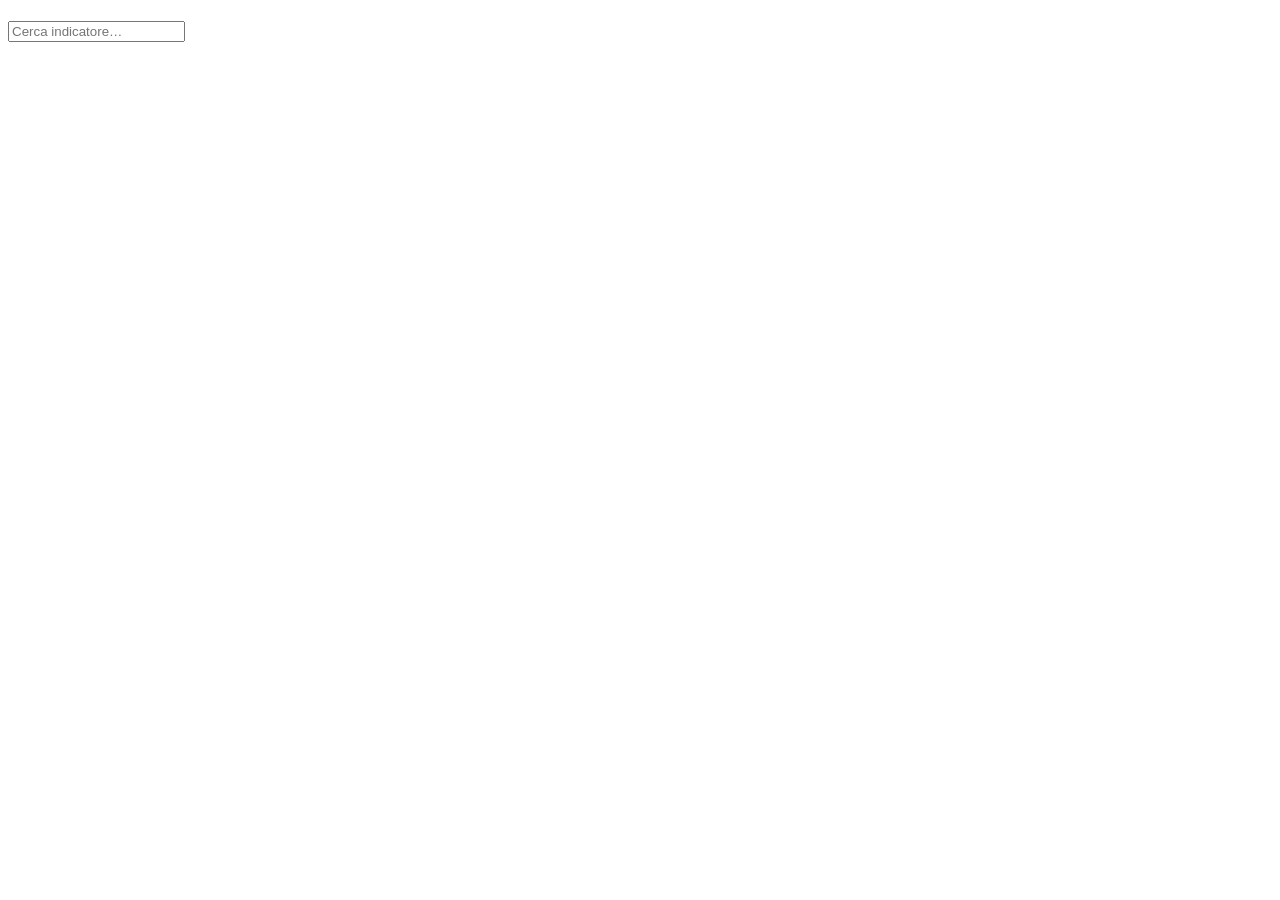
==== regione.html @ 5c3b41bd "Add files via upload" ====
<!DOCTYPE html>
<html lang="it">
<head>
  <meta charset="UTF-8">
  <meta name="viewport" content="width=device-width, initial-scale=1">
  <title>Regione — Programma vs Realtà</title>
  <link rel="stylesheet" href="assets/styles.css">
</head>
<body>
  <nav class="regnav" id="regnav"><!-- popolata da app.js --></nav>

  <div class="wrap">
    <header class="dash">
      <div class="stemma" id="stemma"></div>
      <h1 id="h1"></h1>
      <p class="sub" id="sub"></p>
      <p class="meta" id="meta"></p>
      <span class="pres" id="pres"></span>
    </header>

    <div class="stats" id="stats"><!-- conteggi per stato, cliccabili --></div>

    <div class="tools">
      <input type="search" id="search" placeholder="Cerca indicatore…">
      <div class="chips" id="chips"><!-- filtri per area --></div>
    </div>
    <p class="hint" id="hint"></p>

    <main class="grid" id="grid"><!-- schede KPI --></main>

    <footer id="footer"></footer>
  </div>

  <!-- Dati: un file per Regione (tutti inclusi, il motore usa solo quello richiesto da ?r=) -->
  <script src="data/piemonte.js"></script>
  <script src="data/valledaosta.js"></script>
  <script src="data/lombardia.js"></script>
  <script src="data/trentinoaltoadige.js"></script>
  <script src="data/veneto.js"></script>
  <script src="data/friuliveneziagiulia.js"></script>
  <script src="data/liguria.js"></script>
  <script src="data/emiliaromagna.js"></script>
  <script src="data/toscana.js"></script>
  <script src="data/umbria.js"></script>
  <script src="data/marche.js"></script>
  <script src="data/lazio.js"></script>
  <script src="data/abruzzo.js"></script>
  <script src="data/molise.js"></script>
  <script src="data/campania.js"></script>
  <script src="data/puglia.js"></script>
  <script src="data/basilicata.js"></script>
  <script src="data/calabria.js"></script>
  <script src="data/sicilia.js"></script>
  <script src="data/sardegna.js"></script>
  <!-- Motore -->
  <script src="assets/app.js"></script>
</body>
</html>
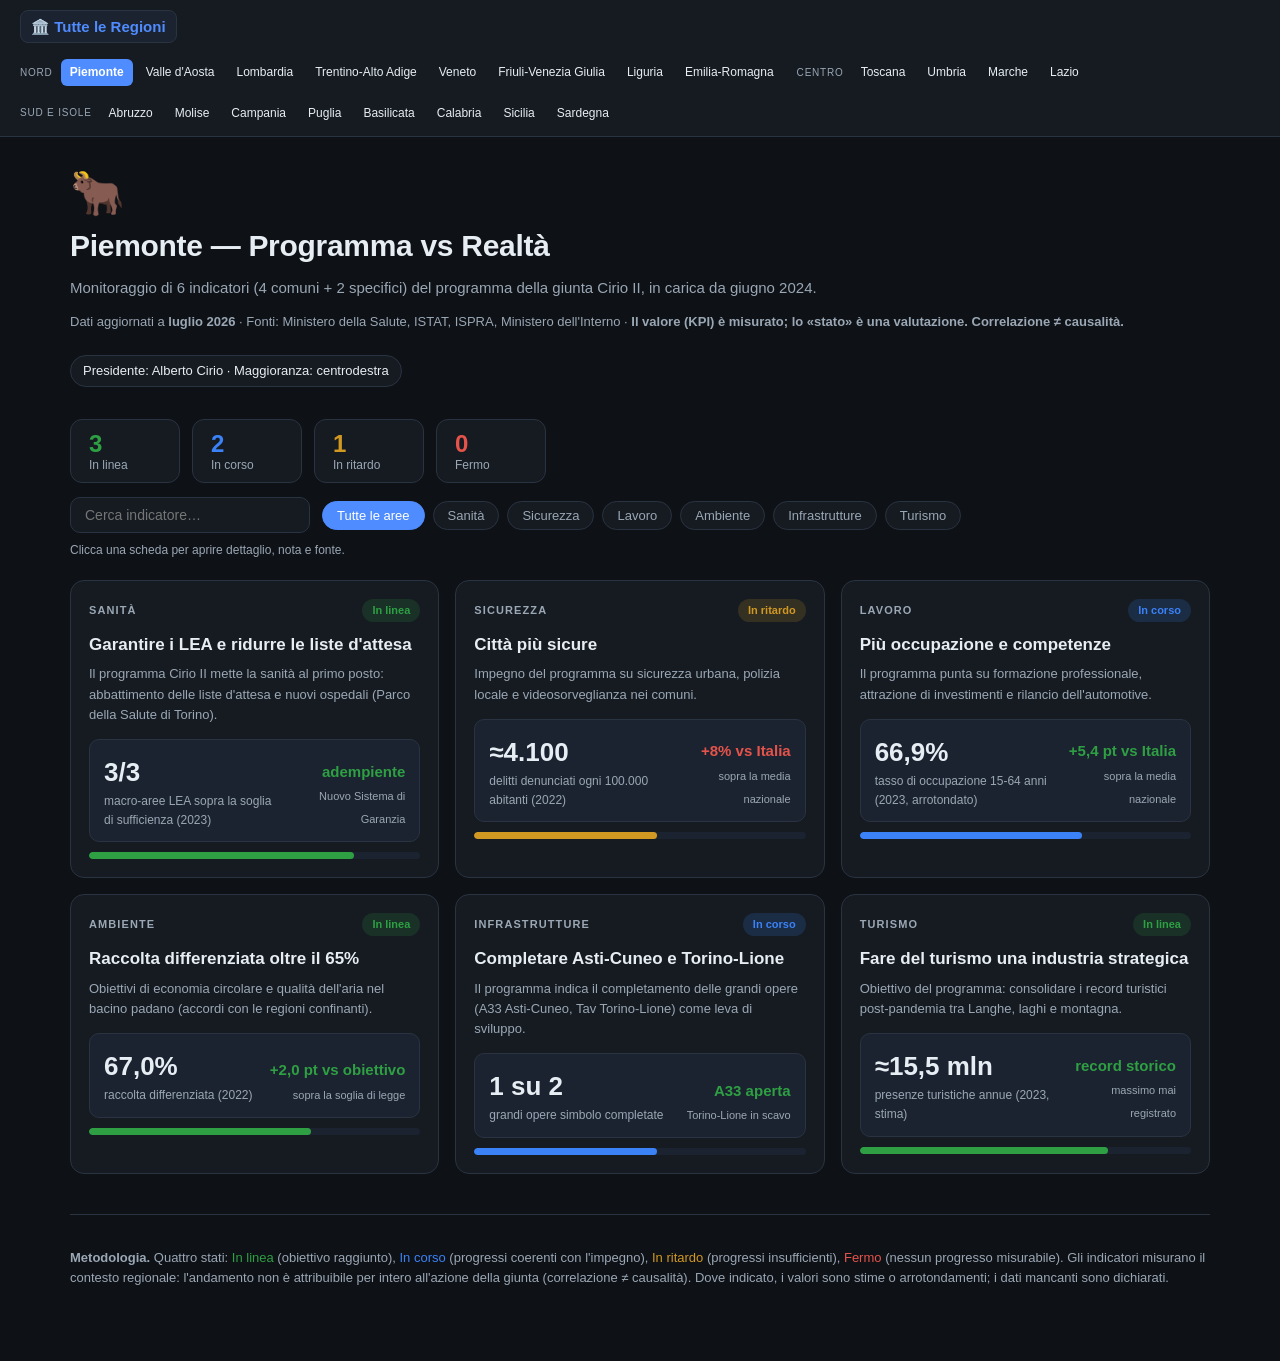
==== commit d28b251b: "Update regione.html" ====
--- a/regione.html
+++ b/regione.html
@@ -4,7 +4,7 @@
   <meta charset="UTF-8">
   <meta name="viewport" content="width=device-width, initial-scale=1">
   <title>Regione — Programma vs Realtà</title>
-  <link rel="stylesheet" href="assets/styles.css">
+  <link rel="stylesheet" href="styles.css">
 </head>
 <body>
   <nav class="regnav" id="regnav"><!-- popolata da app.js --></nav>
@@ -32,27 +32,27 @@
   </div>
 
   <!-- Dati: un file per Regione (tutti inclusi, il motore usa solo quello richiesto da ?r=) -->
-  <script src="data/piemonte.js"></script>
-  <script src="data/valledaosta.js"></script>
-  <script src="data/lombardia.js"></script>
-  <script src="data/trentinoaltoadige.js"></script>
-  <script src="data/veneto.js"></script>
-  <script src="data/friuliveneziagiulia.js"></script>
-  <script src="data/liguria.js"></script>
-  <script src="data/emiliaromagna.js"></script>
-  <script src="data/toscana.js"></script>
-  <script src="data/umbria.js"></script>
-  <script src="data/marche.js"></script>
-  <script src="data/lazio.js"></script>
-  <script src="data/abruzzo.js"></script>
-  <script src="data/molise.js"></script>
-  <script src="data/campania.js"></script>
-  <script src="data/puglia.js"></script>
-  <script src="data/basilicata.js"></script>
-  <script src="data/calabria.js"></script>
-  <script src="data/sicilia.js"></script>
-  <script src="data/sardegna.js"></script>
+  <script src="piemonte.js"></script>
+  <script src="valledaosta.js"></script>
+  <script src="lombardia.js"></script>
+  <script src="trentinoaltoadige.js"></script>
+  <script src="veneto.js"></script>
+  <script src="friuliveneziagiulia.js"></script>
+  <script src="liguria.js"></script>
+  <script src="emiliaromagna.js"></script>
+  <script src="toscana.js"></script>
+  <script src="umbria.js"></script>
+  <script src="marche.js"></script>
+  <script src="lazio.js"></script>
+  <script src="abruzzo.js"></script>
+  <script src="molise.js"></script>
+  <script src="campania.js"></script>
+  <script src="puglia.js"></script>
+  <script src="basilicata.js"></script>
+  <script src="calabria.js"></script>
+  <script src="sicilia.js"></script>
+  <script src="sardegna.js"></script>
   <!-- Motore -->
-  <script src="assets/app.js"></script>
+  <script src="app.js"></script>
 </body>
 </html>
--- a/styles.css
+++ b/styles.css
@@ -0,0 +1,185 @@
+/* =========================================================
+   regioni-tracker — stile condiviso (tema scuro, a schede)
+   ========================================================= */
+:root {
+  --bg: #0e1116;
+  --panel: #161b22;
+  --panel-2: #1c2330;
+  --text: #e6edf3;
+  --muted: #9aa7b4;
+  --accent: #4f8cff;
+  --border: #2a3341;
+
+  --green: #2ea043;  --green-bg: rgba(46, 160, 67, .16);
+  --blue:  #3b82f6;  --blue-bg:  rgba(59, 130, 246, .16);
+  --amber: #d29922;  --amber-bg: rgba(210, 153, 34, .16);
+  --red:   #e5534b;  --red-bg:   rgba(229, 83, 75, .16);
+}
+
+* { box-sizing: border-box; }
+html, body { margin: 0; padding: 0; }
+body {
+  background: var(--bg);
+  color: var(--text);
+  font: 15px/1.55 -apple-system, BlinkMacSystemFont, "Segoe UI", Roboto, "Helvetica Neue", Arial, sans-serif;
+}
+a { color: var(--accent); text-decoration: none; }
+a:hover { text-decoration: underline; }
+
+.wrap { max-width: 1180px; margin: 0 auto; padding: 0 20px 60px; }
+
+/* ---------- barra di navigazione Regioni ---------- */
+.regnav {
+  background: var(--panel);
+  border-bottom: 1px solid var(--border);
+  padding: 10px 20px;
+  position: sticky; top: 0; z-index: 20;
+  display: flex; gap: 16px; align-items: flex-start; flex-wrap: wrap;
+}
+.nav-home {
+  font-weight: 700; white-space: nowrap; padding: 4px 10px;
+  border: 1px solid var(--border); border-radius: 8px; background: var(--panel-2);
+}
+.nav-groups { display: flex; gap: 14px; flex-wrap: wrap; }
+.nav-group { display: flex; gap: 4px; align-items: center; flex-wrap: wrap; }
+.nav-area {
+  font-size: 10px; text-transform: uppercase; letter-spacing: .08em;
+  color: var(--muted); margin-right: 4px;
+}
+.nav-link {
+  font-size: 12px; color: var(--text); padding: 3px 8px; border-radius: 6px;
+  border: 1px solid transparent;
+}
+.nav-link:hover { border-color: var(--border); text-decoration: none; }
+.nav-link.active { background: var(--accent); color: #fff; font-weight: 600; }
+
+/* ---------- header ---------- */
+header.dash { padding: 34px 0 10px; }
+.stemma { font-size: 44px; line-height: 1; }
+h1 { margin: 8px 0 6px; font-size: 30px; letter-spacing: -.01em; }
+.sub { color: var(--muted); max-width: 820px; margin: 0 0 10px; }
+.meta { font-size: 13px; color: var(--muted); }
+.pres {
+  display: inline-block; margin-top: 10px; font-size: 13px;
+  background: var(--panel); border: 1px solid var(--border);
+  padding: 5px 12px; border-radius: 999px;
+}
+
+/* ---------- statistiche per stato ---------- */
+.stats { display: flex; gap: 12px; flex-wrap: wrap; margin: 22px 0 6px; }
+.stat {
+  display: flex; flex-direction: column; align-items: flex-start;
+  background: var(--panel); color: var(--text);
+  border: 1px solid var(--border); border-radius: 12px;
+  padding: 10px 18px; cursor: pointer; min-width: 110px;
+  transition: transform .1s ease;
+}
+.stat:hover { transform: translateY(-2px); }
+.stat-n { font-size: 24px; font-weight: 800; }
+.stat-l { font-size: 12px; color: var(--muted); }
+.stat.s-green .stat-n { color: var(--green); }
+.stat.s-blue  .stat-n { color: var(--blue);  }
+.stat.s-amber .stat-n { color: var(--amber); }
+.stat.s-red   .stat-n { color: var(--red);   }
+.stat.on { outline: 2px solid var(--accent); }
+
+/* ---------- filtri ---------- */
+.tools { display: flex; gap: 12px; flex-wrap: wrap; align-items: center; margin: 14px 0 4px; }
+#search {
+  background: var(--panel); border: 1px solid var(--border); color: var(--text);
+  border-radius: 10px; padding: 9px 14px; min-width: 240px; font-size: 14px;
+}
+#search:focus { outline: 2px solid var(--accent); border-color: transparent; }
+.chips { display: flex; gap: 8px; flex-wrap: wrap; }
+.chip {
+  background: var(--panel); color: var(--muted); border: 1px solid var(--border);
+  border-radius: 999px; padding: 6px 14px; font-size: 13px; cursor: pointer;
+}
+.chip.on { background: var(--accent); color: #fff; border-color: var(--accent); }
+.hint { font-size: 12px; color: var(--muted); margin: 8px 0 0; }
+
+/* ---------- griglia di schede ---------- */
+.grid {
+  display: grid; gap: 16px; margin-top: 20px;
+  grid-template-columns: repeat(auto-fill, minmax(330px, 1fr));
+}
+.card {
+  background: var(--panel); border: 1px solid var(--border);
+  border-radius: 14px; padding: 18px; cursor: pointer;
+  transition: border-color .15s ease, transform .1s ease;
+}
+.card:hover { border-color: var(--accent); transform: translateY(-2px); }
+.card-top { display: flex; justify-content: space-between; align-items: center; gap: 8px; }
+.card-area {
+  font-size: 11px; text-transform: uppercase; letter-spacing: .1em;
+  color: var(--muted); font-weight: 700;
+}
+.badge {
+  font-size: 11px; font-weight: 700; padding: 3px 10px; border-radius: 999px;
+  white-space: nowrap;
+}
+.b-green { color: var(--green); background: var(--green-bg); }
+.b-blue  { color: var(--blue);  background: var(--blue-bg);  }
+.b-amber { color: var(--amber); background: var(--amber-bg); }
+.b-red   { color: var(--red);   background: var(--red-bg);   }
+
+.card h3 { margin: 10px 0 6px; font-size: 17px; }
+.promise { color: var(--muted); font-size: 13px; margin: 0 0 14px; }
+
+.kpi {
+  display: flex; justify-content: space-between; align-items: flex-end; gap: 10px;
+  background: var(--panel-2); border: 1px solid var(--border);
+  border-radius: 10px; padding: 12px 14px; margin-bottom: 10px;
+}
+.kpi-cur { font-size: 26px; font-weight: 800; display: block; }
+.kpi-lbl { font-size: 12px; color: var(--muted); display: block; max-width: 200px; }
+.kpi-delta { text-align: right; }
+.kpi-delta span { font-weight: 800; font-size: 15px; display: block; }
+.kpi-delta small { color: var(--muted); font-size: 11px; }
+.up-good span { color: var(--green); }
+.up-bad  span { color: var(--red); }
+
+.bar { height: 7px; background: var(--panel-2); border-radius: 99px; overflow: hidden; }
+.bar-in { height: 100%; border-radius: 99px; }
+
+.card-detail {
+  display: none; margin-top: 14px; padding-top: 12px;
+  border-top: 1px dashed var(--border); font-size: 13px; color: var(--muted);
+}
+.card.open .card-detail { display: block; }
+.card-detail b { color: var(--text); }
+.src a { word-break: break-all; }
+
+.empty { color: var(--muted); font-style: italic; padding: 30px 0; }
+
+/* ---------- footer / metodologia ---------- */
+footer {
+  margin-top: 40px; padding-top: 20px; border-top: 1px solid var(--border);
+  font-size: 13px; color: var(--muted);
+}
+
+/* ---------- hub (index.html) ---------- */
+.hub-hero { padding: 48px 0 10px; }
+.hub-hero h1 { font-size: 34px; }
+.hub-group h2 {
+  font-size: 14px; text-transform: uppercase; letter-spacing: .12em;
+  color: var(--muted); margin: 34px 0 12px;
+}
+.hub-grid {
+  display: grid; gap: 12px;
+  grid-template-columns: repeat(auto-fill, minmax(240px, 1fr));
+}
+.hub-card {
+  background: var(--panel); border: 1px solid var(--border); border-radius: 14px;
+  padding: 16px; display: flex; flex-direction: column; gap: 4px; color: var(--text);
+  transition: border-color .15s ease, transform .1s ease;
+}
+.hub-card:hover { border-color: var(--accent); transform: translateY(-2px); text-decoration: none; }
+.hub-emoji { font-size: 26px; }
+.hub-name { font-weight: 700; font-size: 16px; }
+.hub-pres { font-size: 12px; color: var(--muted); }
+
+@media (max-width: 640px) {
+  .nav-groups { display: none; } /* su mobile resta il link all'hub */
+  h1 { font-size: 24px; }
+}
